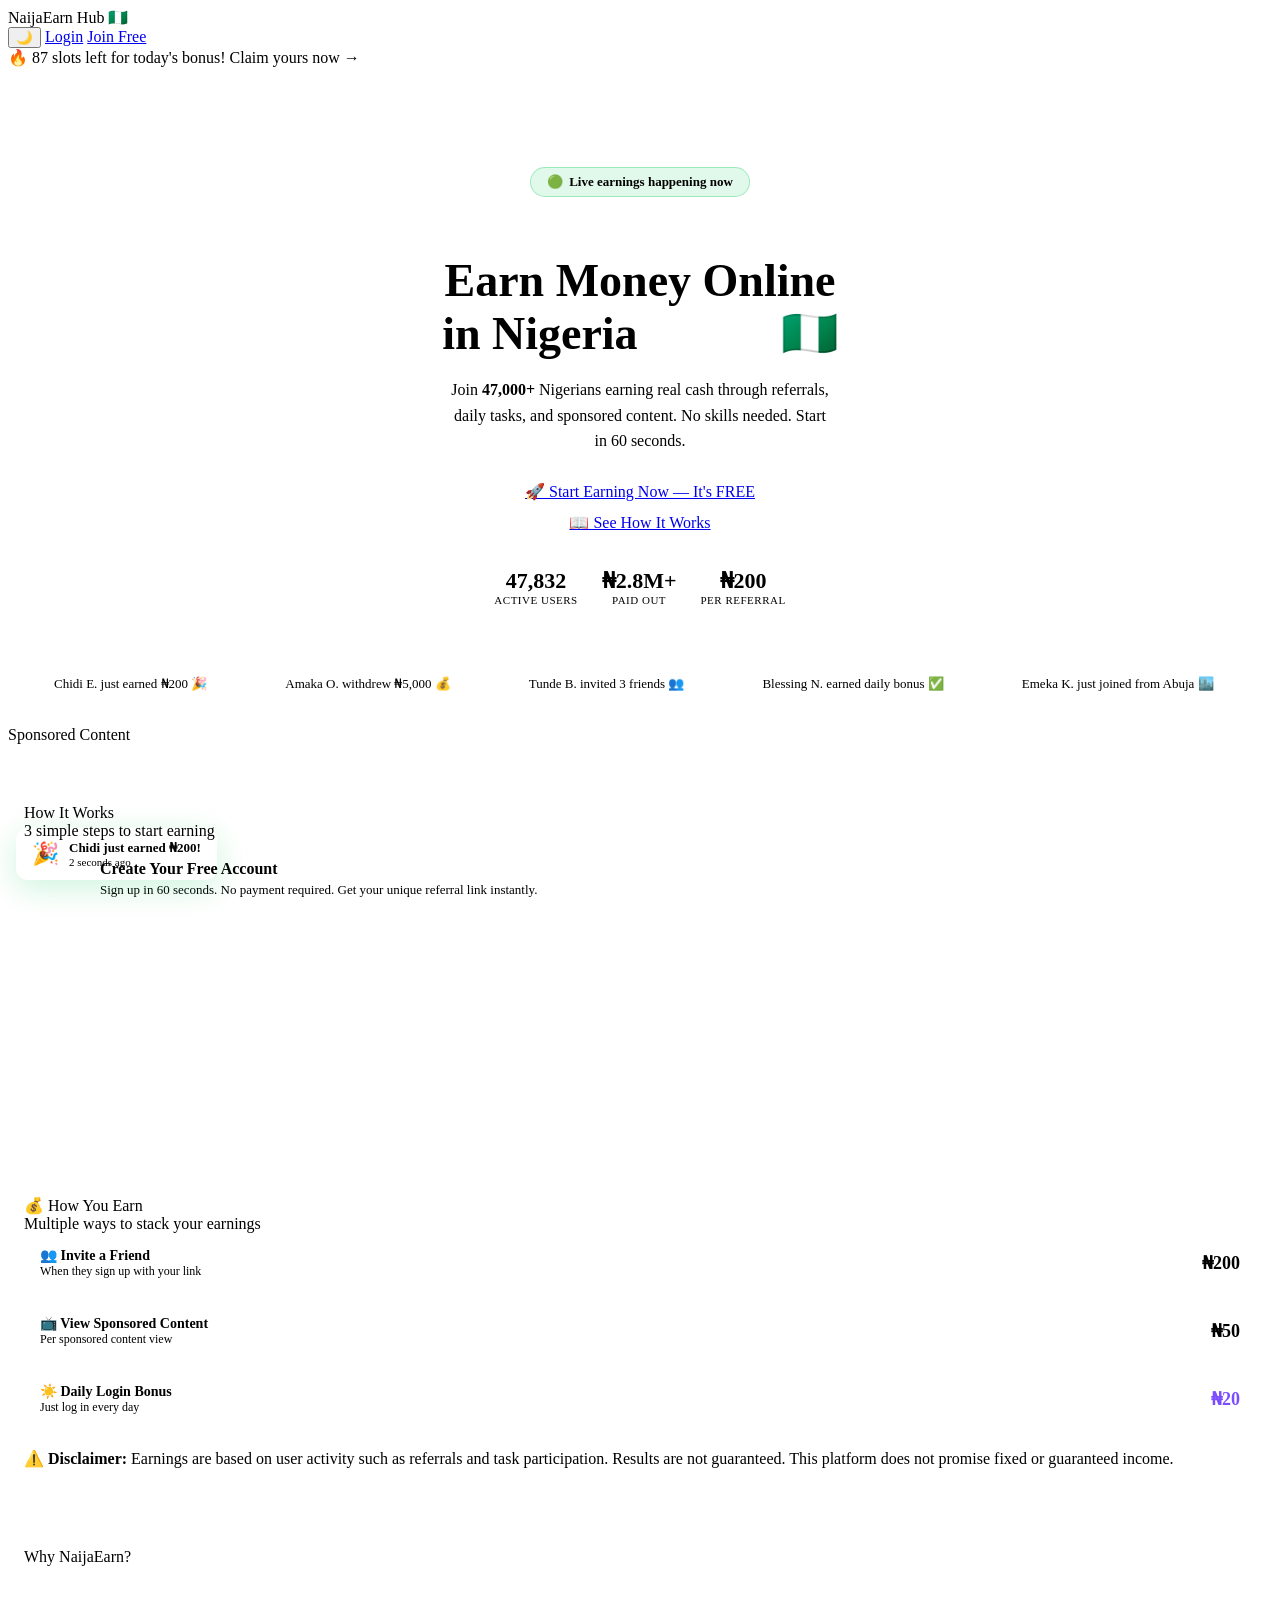
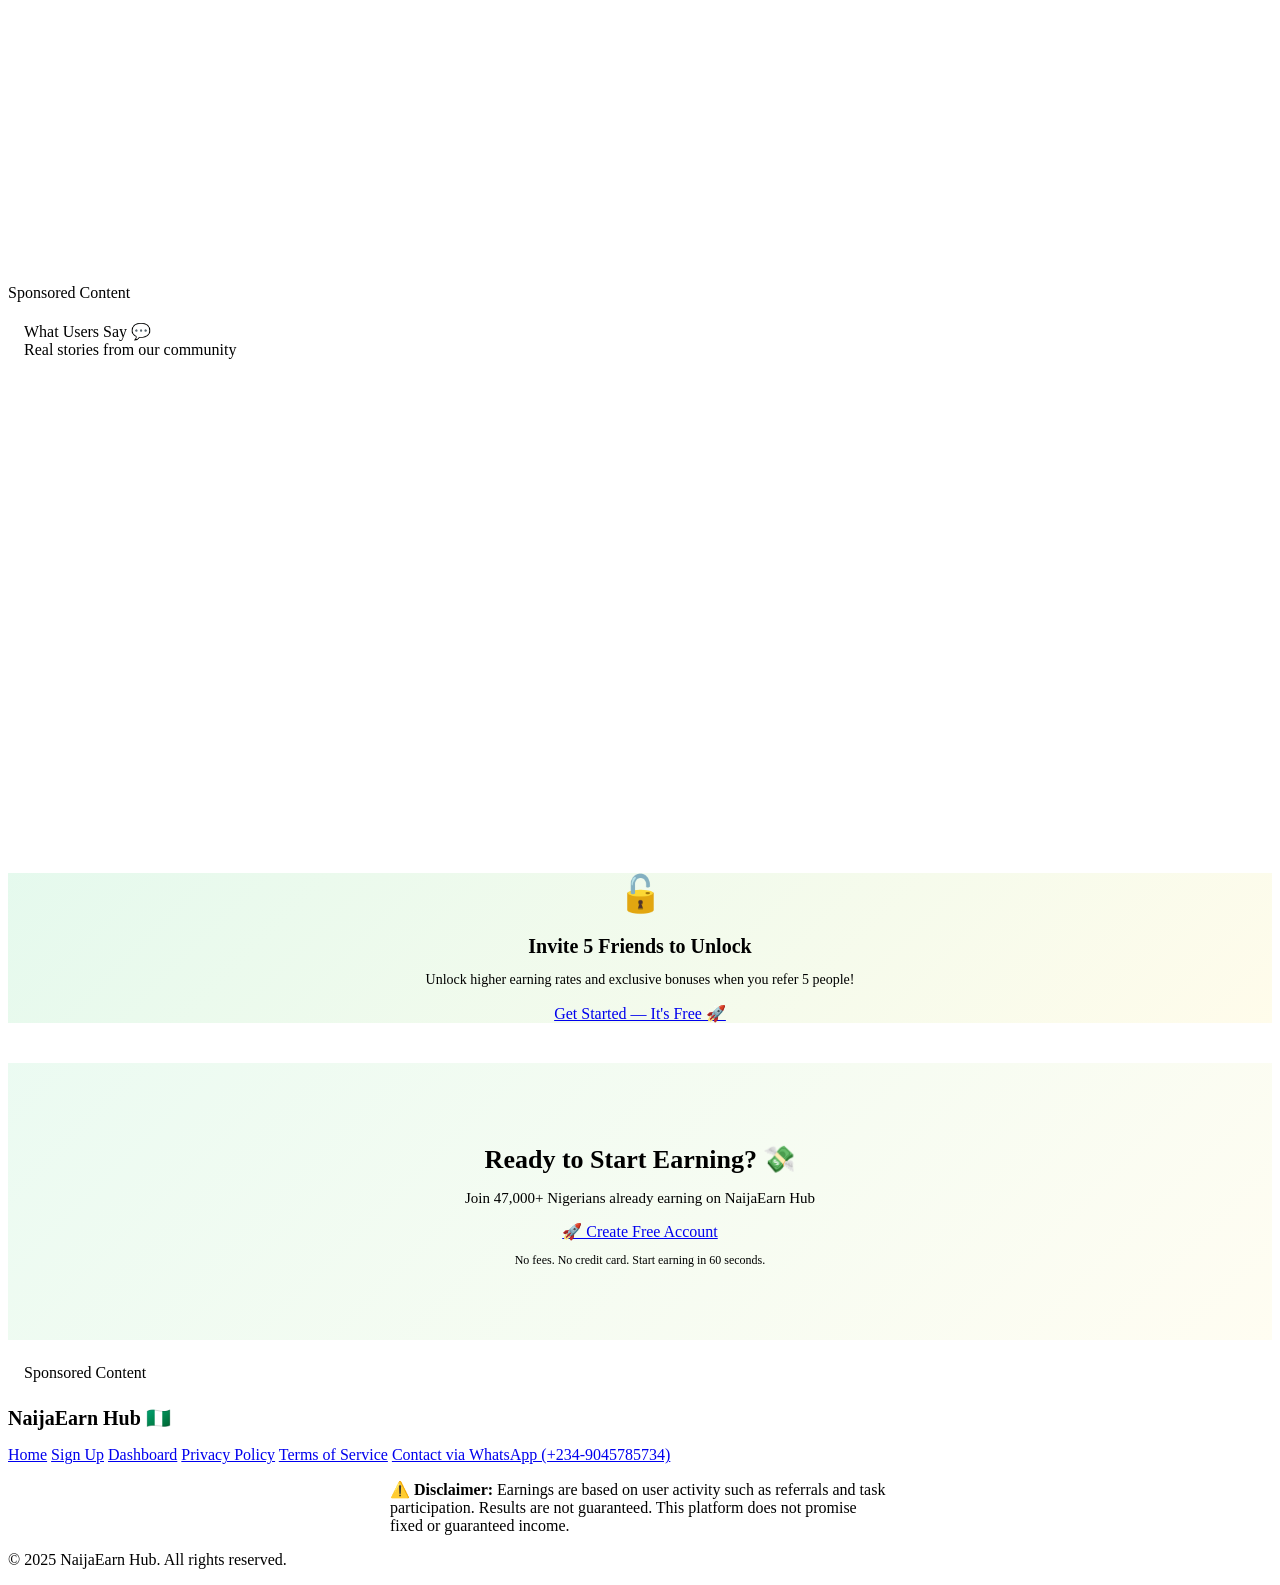
==== index.html @ 51c1143f "Add files via upload" ====
<!DOCTYPE html>
<html lang="en" data-theme="dark">
<head>
  <meta charset="UTF-8" />
  <meta name="viewport" content="width=device-width, initial-scale=1.0, maximum-scale=1.0" />
  <meta name="description" content="Earn real money online in Nigeria through referrals, daily tasks, and simple activities. Join NaijaEarn Hub today!" />
  <meta name="keywords" content="earn money online Nigeria, referral earnings, make money Nigeria" />
  <title>NaijaEarn Hub – Earn Money Online in Nigeria 🇳🇬</title>

  <!-- Open Graph -->
  <meta property="og:title" content="NaijaEarn Hub – Earn Money Online in Nigeria 🇳🇬" />
  <meta property="og:description" content="Earn ₦200 per referral, ₦50 per task, and daily bonuses. Join thousands of Nigerians earning online!" />
  <meta property="og:type" content="website" />

  <link rel="stylesheet" href="style.css" />
  <link rel="preconnect" href="https://fonts.googleapis.com" />

  <!-- Google AdSense (load ONCE in <head>) -->
  <script async src="https://pagead2.googlesyndication.com/pagead/js/adsbygoogle.js?client=ca-pub-2233572978077170" crossorigin="anonymous"></script>

  <style>
    /* === LANDING-SPECIFIC STYLES === */
    .hero {
      padding: 100px 16px 60px;
      text-align: center;
      position: relative; overflow: hidden;
    }
    .hero-bg-circle {
      position: absolute; border-radius: 50%;
      filter: blur(80px); pointer-events: none; opacity: 0.15;
    }
    .hero-bg-circle.c1 { width:300px;height:300px;background:var(--green);top:-80px;left:-80px; }
    .hero-bg-circle.c2 { width:200px;height:200px;background:var(--gold);bottom:0;right:-50px; }

    .hero-badge {
      display: inline-flex; align-items: center; gap: 6px;
      background: rgba(0,200,83,0.12); border: 1px solid rgba(0,200,83,0.3);
      border-radius: 50px; padding: 6px 16px;
      font-size: 13px; font-weight: 600; color: var(--green);
      margin-bottom: 20px; animation: pulse 2.5s infinite;
    }
    .hero h1 { font-size: clamp(28px,7vw,46px); font-weight:800; line-height:1.15; margin-bottom:16px; }
    .hero h1 .highlight {
      background: linear-gradient(135deg, var(--green), var(--gold));
      -webkit-background-clip: text; -webkit-text-fill-color: transparent; background-clip: text;
    }
    .hero-sub { font-size:16px;color:var(--text-muted);max-width:380px;margin:0 auto 28px;line-height:1.6; }
    .hero-cta { display:flex;flex-direction:column;gap:12px;align-items:center; }
    .hero-stat-row { display:flex;justify-content:center;gap:24px;margin-top:36px;flex-wrap:wrap; }
    .hero-stat { text-align:center; }
    .hero-stat-num { font-family:var(--font-head);font-size:22px;font-weight:800;color:var(--green); }
    .hero-stat-lbl { font-size:11px;color:var(--text-muted);text-transform:uppercase;letter-spacing:0.5px; }

    /* TICKER */
    .proof-ticker { background:var(--dark-2);border-top:1px solid var(--border);border-bottom:1px solid var(--border);padding:10px 0;overflow:hidden; }
    .ticker-track { display:flex;gap:0;animation:ticker 20s linear infinite;white-space:nowrap; }
    .ticker-item { padding:0 32px;font-size:13px;color:var(--text-muted);display:flex;align-items:center;gap:8px;flex-shrink:0; }
    .ticker-item .dot { width:6px;height:6px;border-radius:50%;background:var(--green);flex-shrink:0;animation:pulse 1.5s infinite; }
    @keyframes ticker { 0%{transform:translateX(0)} 100%{transform:translateX(-50%)} }

    /* HOW IT WORKS */
    .steps-section { padding:60px 16px; }
    .step-card { display:flex;align-items:flex-start;gap:16px;padding:20px;border-radius:var(--radius);background:var(--card-bg);border:1px solid var(--border);margin-bottom:12px;backdrop-filter:blur(10px); }
    .step-num { width:40px;height:40px;border-radius:12px;background:linear-gradient(135deg,var(--green),var(--green-dark));font-family:var(--font-head);font-weight:800;font-size:16px;color:#fff;display:flex;align-items:center;justify-content:center;flex-shrink:0; }
    .step-title { font-weight:700;font-size:16px;margin-bottom:4px; }
    .step-desc { font-size:13px;color:var(--text-muted); }

    /* FEATURES */
    .features-section { padding:20px 16px 60px; }
    .feature-grid { display:grid;grid-template-columns:1fr 1fr;gap:12px; }
    .feature-item { padding:20px 16px;background:var(--card-bg);border:1px solid var(--border);border-radius:var(--radius);text-align:center;backdrop-filter:blur(10px); }
    .feature-icon { font-size:32px;margin-bottom:10px; }
    .feature-title { font-weight:700;font-size:14px;margin-bottom:4px; }
    .feature-desc { font-size:12px;color:var(--text-muted); }

    /* EARNINGS */
    .earnings-section { padding:20px 16px 60px; }
    .earn-row { display:flex;align-items:center;justify-content:space-between;padding:14px 16px;background:var(--dark-3);border-radius:var(--radius-sm);margin-bottom:8px;border-left:3px solid var(--green); }
    .earn-row:nth-child(2) { border-left-color:var(--gold); }
    .earn-row:nth-child(3) { border-left-color:#7C4DFF; }
    .earn-activity { font-size:14px;font-weight:600; }
    .earn-amount { font-family:var(--font-head);font-weight:800;color:var(--green);font-size:18px; }

    /* TESTIMONIALS */
    .testimonials-section { padding:20px 16px 60px; }
    .testimonial-card { background:var(--card-bg);border:1px solid var(--border);border-radius:var(--radius);padding:20px;margin-bottom:12px;backdrop-filter:blur(10px); }
    .testimonial-stars { color:var(--gold);margin-bottom:8px;font-size:14px; }
    .testimonial-text { font-size:14px;line-height:1.6;color:var(--text-muted);margin-bottom:14px; }
    .testimonial-author { display:flex;align-items:center;gap:10px; }
    .author-avatar { width:38px;height:38px;border-radius:50%;background:linear-gradient(135deg,var(--green),var(--gold));display:flex;align-items:center;justify-content:center;font-weight:800;font-size:16px;color:#fff;flex-shrink:0; }
    .author-name { font-weight:700;font-size:14px; }
    .author-loc { font-size:12px;color:var(--text-muted); }

    /* CTA */
    .cta-section { padding:60px 16px;text-align:center;background:linear-gradient(135deg,rgba(0,200,83,0.08) 0%,rgba(255,214,0,0.05) 100%);border-top:1px solid var(--border);border-bottom:1px solid var(--border); }
    .cta-section h2 { font-size:26px;margin-bottom:12px; }

    /* FLOATING NOTIF */
    .floating-notif { position:fixed;bottom:20px;left:16px;background:var(--dark-2);border:1px solid var(--green);border-radius:12px;padding:12px 16px;display:flex;align-items:center;gap:10px;box-shadow:0 8px 32px rgba(0,200,83,0.2);z-index:90;animation:slideInLeft 0.5s ease;max-width:280px;font-size:13px; }
    @keyframes slideInLeft { from{transform:translateX(-120%);opacity:0} to{transform:translateX(0);opacity:1} }
    .floating-notif .notif-icon { font-size:22px;flex-shrink:0; }

    @media (min-width:600px) { .feature-grid{grid-template-columns:repeat(3,1fr)} }
  </style>
</head>
<body>

<!-- ===== NAVBAR ===== -->
<nav class="navbar">
  <div class="navbar-inner">
    <div class="logo">Naija<span>Earn</span> Hub <span class="flag">🇳🇬</span></div>
    <div class="nav-actions">
      <button class="theme-toggle" id="themeToggle" title="Toggle theme">🌙</button>
      <a href="login.html" class="btn btn-outline btn-sm">Login</a>
      <a href="signup.html" class="btn btn-primary btn-sm">Join Free</a>
    </div>
  </div>
</nav>

<!-- ===== URGENCY BANNER ===== -->
<div class="urgency-banner" id="urgencyBanner">
  🔥 <span id="slotsLeft">87</span> slots left for today's bonus! Claim yours now →
</div>

<!-- ===== HERO ===== -->
<section class="hero">
  <div class="hero-bg-circle c1"></div>
  <div class="hero-bg-circle c2"></div>
  <div class="container">
    <div class="hero-badge"><span>🟢</span> Live earnings happening now</div>

    <h1>Earn Money Online<br/>in Nigeria <span class="highlight">Today</span> 🇳🇬</h1>
    <p class="hero-sub">
      Join <strong>47,000+</strong> Nigerians earning real cash through referrals,
      daily tasks, and sponsored content. No skills needed. Start in 60 seconds.
    </p>

    <div class="hero-cta">
      <a href="signup.html" class="btn btn-primary btn-lg animate-pulse">🚀 Start Earning Now — It's FREE</a>
      <a href="#how-it-works" class="btn btn-ghost">📖 See How It Works</a>
    </div>

    <div class="hero-stat-row">
      <div class="hero-stat"><div class="hero-stat-num">47,832</div><div class="hero-stat-lbl">Active Users</div></div>
      <div class="hero-stat"><div class="hero-stat-num">₦2.8M+</div><div class="hero-stat-lbl">Paid Out</div></div>
      <div class="hero-stat"><div class="hero-stat-num">₦200</div><div class="hero-stat-lbl">Per Referral</div></div>
    </div>
  </div>
</section>

<!-- ===== LIVE PROOF TICKER ===== -->
<div class="proof-ticker">
  <div class="ticker-track">
    <div class="ticker-item"><span class="dot"></span>Chidi E. just earned ₦200 🎉</div>
    <div class="ticker-item"><span class="dot"></span>Amaka O. withdrew ₦5,000 💰</div>
    <div class="ticker-item"><span class="dot"></span>Tunde B. invited 3 friends 👥</div>
    <div class="ticker-item"><span class="dot"></span>Blessing N. earned daily bonus ✅</div>
    <div class="ticker-item"><span class="dot"></span>Emeka K. just joined from Abuja 🏙️</div>
    <div class="ticker-item"><span class="dot"></span>Ngozi A. just earned ₦200 🎉</div>
    <div class="ticker-item"><span class="dot"></span>Seun F. completed a task ₦50 💸</div>
    <div class="ticker-item"><span class="dot"></span>Fatima M. referred 5 friends 🔥</div>
    <!-- Duplicated for seamless CSS loop -->
    <div class="ticker-item"><span class="dot"></span>Chidi E. just earned ₦200 🎉</div>
    <div class="ticker-item"><span class="dot"></span>Amaka O. withdrew ₦5,000 💰</div>
    <div class="ticker-item"><span class="dot"></span>Tunde B. invited 3 friends 👥</div>
    <div class="ticker-item"><span class="dot"></span>Blessing N. earned daily bonus ✅</div>
    <div class="ticker-item"><span class="dot"></span>Emeka K. just joined from Abuja 🏙️</div>
    <div class="ticker-item"><span class="dot"></span>Ngozi A. just earned ₦200 🎉</div>
    <div class="ticker-item"><span class="dot"></span>Seun F. completed a task ₦50 💸</div>
    <div class="ticker-item"><span class="dot"></span>Fatima M. referred 5 friends 🔥</div>
  </div>
</div>

<!-- ===== AD SLOT 1 — TOP ===== -->
<div class="container" style="margin-top:24px;">
  <div class="ad-slot">
    <div class="ad-label">Sponsored Content</div>
    <ins class="adsbygoogle"
         style="display:block"
         data-ad-client="ca-pub-2233572978077170"
         data-ad-slot="1151839337"
         data-ad-format="auto"
         data-full-width-responsive="true"></ins>
    <script>(adsbygoogle = window.adsbygoogle || []).push({});</script>
  </div>
</div>

<!-- ===== HOW IT WORKS ===== -->
<section class="steps-section" id="how-it-works">
  <div class="container">
    <div class="section-header text-center reveal">
      <div class="section-title">How It Works</div>
      <div class="section-subtitle">3 simple steps to start earning</div>
    </div>
    <div class="step-card reveal">
      <div class="step-num">1</div>
      <div><div class="step-title">Create Your Free Account</div><div class="step-desc">Sign up in 60 seconds. No payment required. Get your unique referral link instantly.</div></div>
    </div>
    <div class="step-card reveal">
      <div class="step-num">2</div>
      <div><div class="step-title">Invite Friends & Complete Tasks</div><div class="step-desc">Share your link on WhatsApp and Facebook. Earn ₦200 per friend who joins.</div></div>
    </div>
    <div class="step-card reveal">
      <div class="step-num">3</div>
      <div><div class="step-title">Withdraw to Your Bank Account</div><div class="step-desc">Cash out once you hit ₦2,000 minimum. Direct to any Nigerian bank account.</div></div>
    </div>
  </div>
</section>

<!-- ===== EARNINGS BREAKDOWN ===== -->
<section class="earnings-section">
  <div class="container">
    <div class="section-header reveal">
      <div class="section-title">💰 How You Earn</div>
      <div class="section-subtitle">Multiple ways to stack your earnings</div>
    </div>
    <div class="earn-row reveal">
      <div><div class="earn-activity">👥 Invite a Friend</div><div style="font-size:12px;color:var(--text-muted);">When they sign up with your link</div></div>
      <div class="earn-amount">₦200</div>
    </div>
    <div class="earn-row reveal">
      <div><div class="earn-activity">📺 View Sponsored Content</div><div style="font-size:12px;color:var(--text-muted);">Per sponsored content view</div></div>
      <div class="earn-amount" style="color:var(--gold);">₦50</div>
    </div>
    <div class="earn-row reveal">
      <div><div class="earn-activity">☀️ Daily Login Bonus</div><div style="font-size:12px;color:var(--text-muted);">Just log in every day</div></div>
      <div class="earn-amount" style="color:#7C4DFF;">₦20</div>
    </div>
    <div style="margin-top:20px;" class="reveal">
      <div class="disclaimer">⚠️ <strong>Disclaimer:</strong> Earnings are based on user activity such as referrals and task participation. Results are not guaranteed. This platform does not promise fixed or guaranteed income.</div>
    </div>
  </div>
</section>

<!-- ===== FEATURES ===== -->
<section class="features-section">
  <div class="container">
    <div class="section-header text-center reveal"><div class="section-title">Why NaijaEarn?</div></div>
    <div class="feature-grid">
      <div class="feature-item reveal"><div class="feature-icon">⚡</div><div class="feature-title">Instant Earnings</div><div class="feature-desc">Balance updated in real-time</div></div>
      <div class="feature-item reveal"><div class="feature-icon">🔗</div><div class="feature-title">Referral System</div><div class="feature-desc">₦200 per successful invite</div></div>
      <div class="feature-item reveal"><div class="feature-icon">🏆</div><div class="feature-title">Leaderboard</div><div class="feature-desc">Top earners win bonuses</div></div>
      <div class="feature-item reveal"><div class="feature-icon">📱</div><div class="feature-title">Mobile-First</div><div class="feature-desc">Works on any Android phone</div></div>
      <div class="feature-item reveal"><div class="feature-icon">🏦</div><div class="feature-title">Bank Transfer</div><div class="feature-desc">Direct to any Nigerian bank</div></div>
      <div class="feature-item reveal"><div class="feature-icon">🛡️</div><div class="feature-title">Secure & Safe</div><div class="feature-desc">Your data is protected</div></div>
    </div>
  </div>
</section>

<!-- ===== AD SLOT 2 — MID ===== -->
<div class="container">
  <div class="ad-slot">
    <div class="ad-label">Sponsored Content</div>
    <ins class="adsbygoogle"
         style="display:block"
         data-ad-format="autorelaxed"
         data-ad-client="ca-pub-2233572978077170"
         data-ad-slot="7188033568"></ins>
    <script>(adsbygoogle = window.adsbygoogle || []).push({});</script>
  </div>
</div>

<!-- ===== TESTIMONIALS ===== -->
<section class="testimonials-section">
  <div class="container">
    <div class="section-header text-center reveal">
      <div class="section-title">What Users Say 💬</div>
      <div class="section-subtitle">Real stories from our community</div>
    </div>
    <div class="testimonial-card reveal">
      <div class="testimonial-stars">★★★★★</div>
      <div class="testimonial-text">"I was skeptical at first but I've already withdrawn ₦8,500! I just shared my link on my WhatsApp status and my friends joined. Simple money!"</div>
      <div class="testimonial-author"><div class="author-avatar">C</div><div><div class="author-name">Chisom A.</div><div class="author-loc">📍 Lagos, Nigeria</div></div></div>
    </div>
    <div class="testimonial-card reveal">
      <div class="testimonial-stars">★★★★★</div>
      <div class="testimonial-text">"As a student, this app helps me get some extra cash. I log in daily for the bonus and invite my classmates. Already at ₦6,200 this month."</div>
      <div class="testimonial-author"><div class="author-avatar">E</div><div><div class="author-name">Emmanuel O.</div><div class="author-loc">📍 Abuja, Nigeria</div></div></div>
    </div>
    <div class="testimonial-card reveal">
      <div class="testimonial-stars">★★★★☆</div>
      <div class="testimonial-text">"Legitimate platform. Withdrawal came into my GT Bank account within 24 hours. I've referred 12 people already. Highly recommend!"</div>
      <div class="testimonial-author"><div class="author-avatar">F</div><div><div class="author-name">Fatimah B.</div><div class="author-loc">📍 Kano, Nigeria</div></div></div>
    </div>
  </div>
</section>

<!-- ===== VIRAL TRIGGER ===== -->
<div class="container" style="margin-bottom:40px;">
  <div class="card reveal" style="text-align:center;background:linear-gradient(135deg,rgba(0,200,83,0.1),rgba(255,214,0,0.08));">
    <div style="font-size:36px;margin-bottom:12px;">🔓</div>
    <h3 style="font-size:20px;margin-bottom:8px;">Invite 5 Friends to Unlock</h3>
    <p style="font-size:14px;color:var(--text-muted);margin-bottom:16px;">Unlock higher earning rates and exclusive bonuses when you refer 5 people!</p>
    <a href="signup.html" class="btn btn-gold btn-full">Get Started — It's Free 🚀</a>
  </div>
</div>

<!-- ===== CTA SECTION ===== -->
<section class="cta-section">
  <div class="container">
    <h2 class="reveal">Ready to Start Earning? 💸</h2>
    <p class="text-muted mb-2 reveal" style="font-size:15px;">Join 47,000+ Nigerians already earning on NaijaEarn Hub</p>
    <a href="signup.html" class="btn btn-primary btn-lg reveal">🚀 Create Free Account</a>
    <p style="font-size:12px;color:var(--text-muted);margin-top:12px;">No fees. No credit card. Start earning in 60 seconds.</p>
  </div>
</section>

<!-- ===== AD SLOT 3 — BOTTOM ===== -->
<div class="container" style="padding:24px 16px;">
  <div class="ad-slot">
    <div class="ad-label">Sponsored Content</div>
    <ins class="adsbygoogle"
         style="display:block"
         data-ad-client="ca-pub-2233572978077170"
         data-ad-slot="3192948232"
         data-ad-format="auto"
         data-full-width-responsive="true"></ins>
    <script>(adsbygoogle = window.adsbygoogle || []).push({});</script>
  </div>
</div>

<!-- ===== FOOTER ===== -->
<footer>
  <div class="container-wide">
    <div style="font-size:20px;font-weight:800;font-family:var(--font-head);margin-bottom:16px;">NaijaEarn Hub 🇳🇬</div>
    <div class="footer-links">
      <a href="index.html">Home</a>
      <a href="signup.html">Sign Up</a>
      <a href="dashboard.html">Dashboard</a>
      <a href="privacy.html">Privacy Policy</a>
      <a href="terms.html">Terms of Service</a>
      <a href="contact.html">Contact via WhatsApp (+234-9045785734)</a>
    </div>
    <div class="disclaimer" style="max-width:500px;margin:16px auto;">
      ⚠️ <strong>Disclaimer:</strong> Earnings are based on user activity such as referrals and task participation.
      Results are not guaranteed. This platform does not promise fixed or guaranteed income.
    </div>
    <p style="margin-top:16px;">© 2025 NaijaEarn Hub. All rights reserved.</p>
  </div>
</footer>

<!-- ===== FLOATING NOTIFICATION ===== -->
<div class="floating-notif" id="floatingNotif">
  <div class="notif-icon">🎉</div>
  <div>
    <div style="font-weight:700;font-size:13px;" id="notifText">Chidi just earned ₦200!</div>
    <div style="font-size:11px;color:var(--text-muted);">2 seconds ago</div>
  </div>
</div>

<script src="script.js"></script>
<script>
  const notifs = [
    "Chidi just earned ₦200! 🎉","Amaka withdrew ₦5,000 💰","Tunde invited 3 friends 👥",
    "Ngozi just earned ₦200! 🎉","Fatima completed a task 💸","Emeka joined from Abuja 🏙️",
    "Seun just earned ₦200! 🎉","Blessing claimed daily bonus ✅",
  ];
  let notifIdx = 0;
  const notifEl = document.getElementById('floatingNotif');
  const notifText = document.getElementById('notifText');
  function cycleNotif() {
    notifEl.style.opacity = '0'; notifEl.style.transform = 'translateX(-120%)';
    setTimeout(() => {
      notifIdx = (notifIdx + 1) % notifs.length;
      notifText.textContent = notifs[notifIdx];
      notifEl.style.transition = 'all 0.4s ease';
      notifEl.style.opacity = '1'; notifEl.style.transform = 'translateX(0)';
    }, 500);
  }
  setInterval(cycleNotif, 4000);

  let slots = 87;
  setInterval(() => {
    if (slots > 10 && Math.random() > 0.7) {
      slots--;
      const el = document.getElementById('slotsLeft');
      if (el) el.textContent = slots;
    }
  }, 8000);
</script>
</body>
</html>
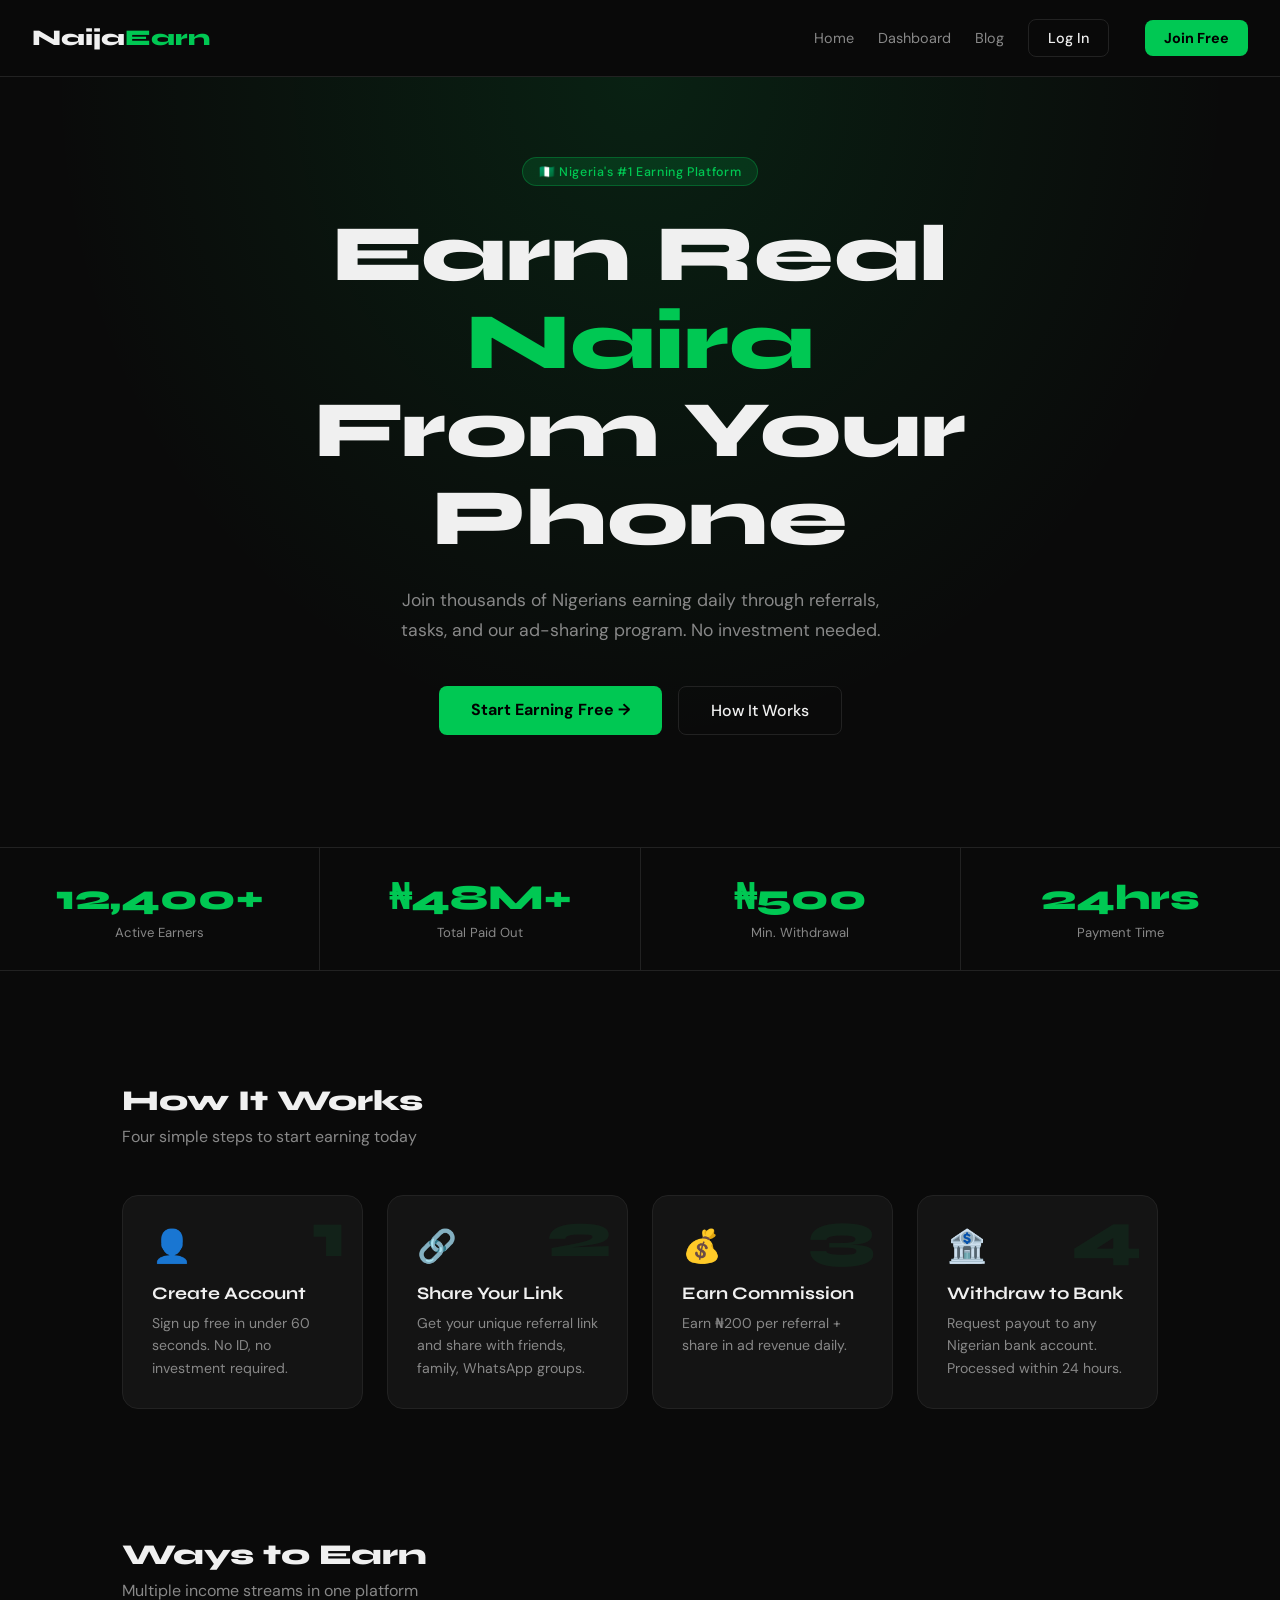
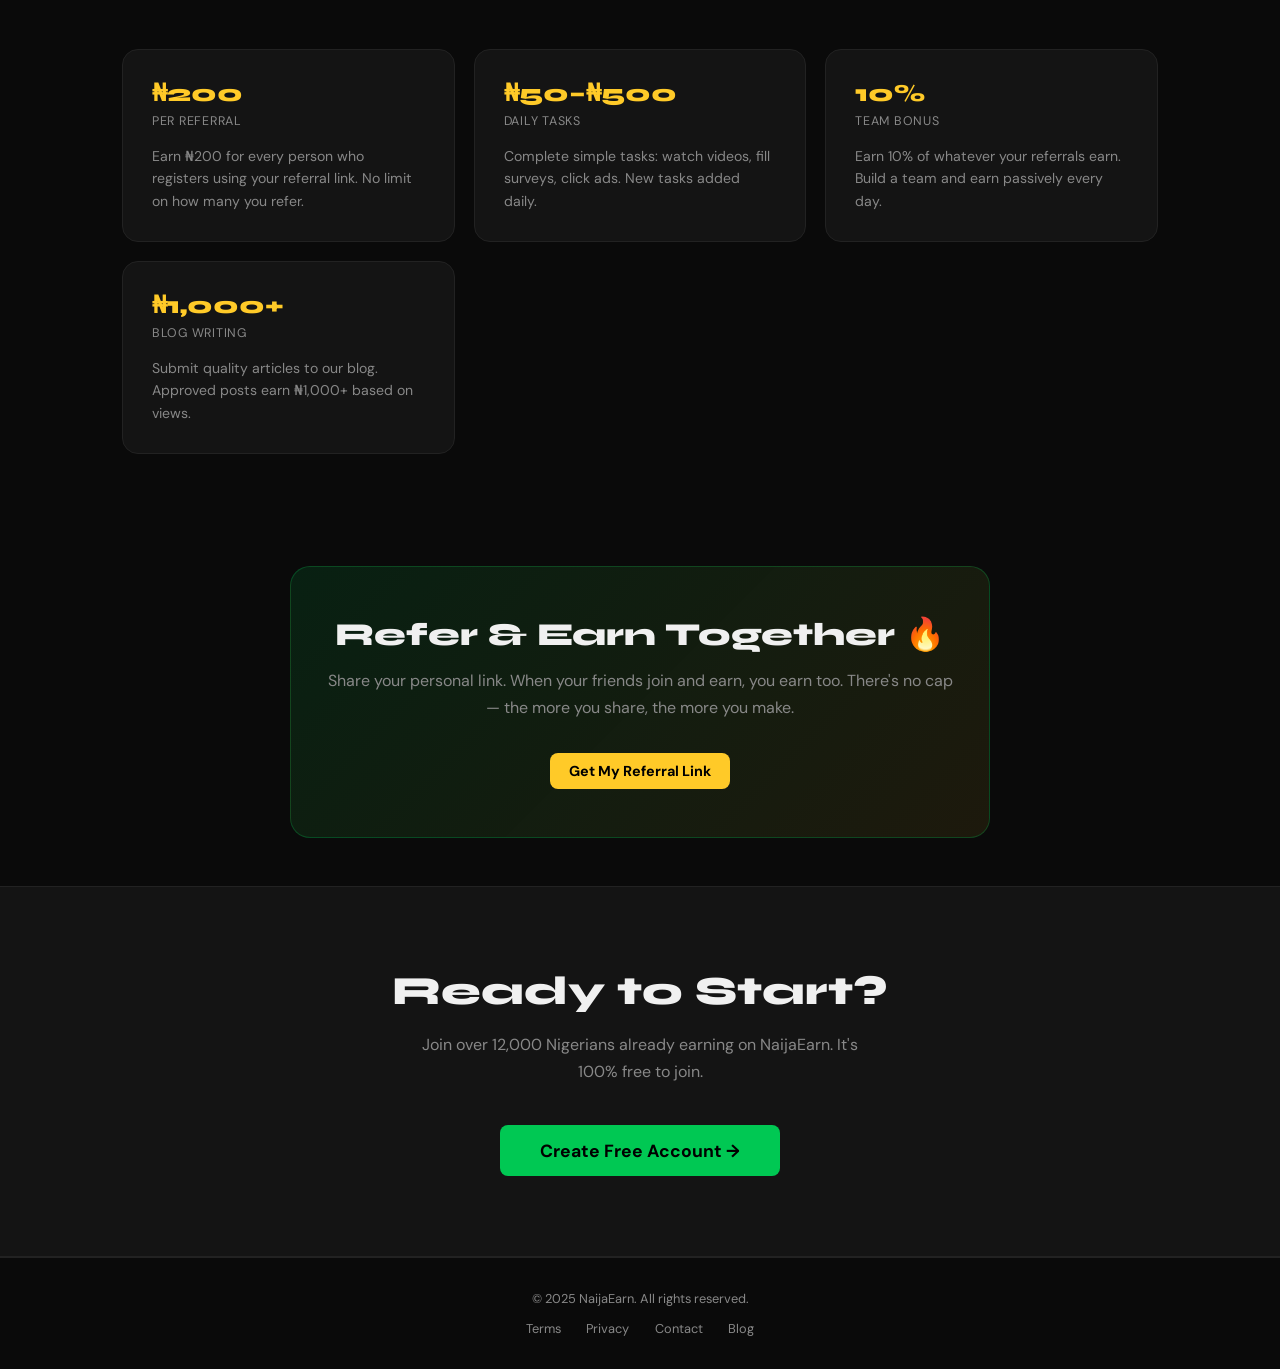
==== commit 51400fc0: "Add files via upload" ====
--- a/index.html
+++ b/index.html
@@ -1,382 +1,244 @@
 <!DOCTYPE html>
-<html lang="en" data-theme="dark">
+<html lang="en">
 <head>
   <meta charset="UTF-8" />
-  <meta name="viewport" content="width=device-width, initial-scale=1.0, maximum-scale=1.0" />
-  <meta name="description" content="Earn real money online in Nigeria through referrals, daily tasks, and simple activities. Join NaijaEarn Hub today!" />
-  <meta name="keywords" content="earn money online Nigeria, referral earnings, make money Nigeria" />
-  <title>NaijaEarn Hub – Earn Money Online in Nigeria 🇳🇬</title>
-
-  <!-- Open Graph -->
-  <meta property="og:title" content="NaijaEarn Hub – Earn Money Online in Nigeria 🇳🇬" />
-  <meta property="og:description" content="Earn ₦200 per referral, ₦50 per task, and daily bonuses. Join thousands of Nigerians earning online!" />
-  <meta property="og:type" content="website" />
-
-  <link rel="stylesheet" href="style.css" />
-  <link rel="preconnect" href="https://fonts.googleapis.com" />
-
-  <!-- Google AdSense (load ONCE in <head>) -->
-  <script async src="https://pagead2.googlesyndication.com/pagead/js/adsbygoogle.js?client=ca-pub-2233572978077170" crossorigin="anonymous"></script>
-
+  <meta name="viewport" content="width=device-width, initial-scale=1.0"/>
+  <title>NaijaEarn – Earn Real Money Online</title>
+  <link href="https://fonts.googleapis.com/css2?family=Syne:wght@400;700;800&family=DM+Sans:wght@300;400;500&display=swap" rel="stylesheet"/>
   <style>
-    /* === LANDING-SPECIFIC STYLES === */
+    :root {
+      --green: #00c853;
+      --gold: #ffca28;
+      --dark: #0a0a0a;
+      --card: #141414;
+      --border: #222;
+      --text: #f0f0f0;
+      --muted: #888;
+    }
+    * { margin: 0; padding: 0; box-sizing: border-box; }
+    body {
+      background: var(--dark);
+      color: var(--text);
+      font-family: 'DM Sans', sans-serif;
+      overflow-x: hidden;
+    }
+    /* NAV */
+    nav {
+      display: flex; justify-content: space-between; align-items: center;
+      padding: 1.2rem 2rem;
+      border-bottom: 1px solid var(--border);
+      position: sticky; top: 0; background: rgba(10,10,10,0.95);
+      backdrop-filter: blur(10px); z-index: 100;
+    }
+    .logo { font-family: 'Syne', sans-serif; font-weight: 800; font-size: 1.4rem; }
+    .logo span { color: var(--green); }
+    nav a { color: var(--muted); text-decoration: none; margin-left: 1.5rem; font-size: 0.9rem; transition: color .2s; }
+    nav a:hover { color: var(--text); }
+    .nav-btns { display: flex; gap: .7rem; align-items: center; }
+    .btn { padding: .55rem 1.2rem; border-radius: 8px; border: none; cursor: pointer; font-family: 'DM Sans', sans-serif; font-size: .9rem; font-weight: 500; transition: all .2s; text-decoration: none; display: inline-block; }
+    .btn-outline { background: transparent; border: 1px solid var(--border); color: var(--text); }
+    .btn-outline:hover { border-color: var(--green); color: var(--green); }
+    .btn-green { background: var(--green); color: #000; font-weight: 700; }
+    .btn-green:hover { background: #00e060; transform: translateY(-1px); }
+    .btn-gold { background: var(--gold); color: #000; font-weight: 700; }
+    .btn-gold:hover { background: #ffd740; transform: translateY(-1px); }
+    /* HERO */
     .hero {
-      padding: 100px 16px 60px;
-      text-align: center;
-      position: relative; overflow: hidden;
-    }
-    .hero-bg-circle {
-      position: absolute; border-radius: 50%;
-      filter: blur(80px); pointer-events: none; opacity: 0.15;
-    }
-    .hero-bg-circle.c1 { width:300px;height:300px;background:var(--green);top:-80px;left:-80px; }
-    .hero-bg-circle.c2 { width:200px;height:200px;background:var(--gold);bottom:0;right:-50px; }
-
-    .hero-badge {
-      display: inline-flex; align-items: center; gap: 6px;
-      background: rgba(0,200,83,0.12); border: 1px solid rgba(0,200,83,0.3);
-      border-radius: 50px; padding: 6px 16px;
-      font-size: 13px; font-weight: 600; color: var(--green);
-      margin-bottom: 20px; animation: pulse 2.5s infinite;
-    }
-    .hero h1 { font-size: clamp(28px,7vw,46px); font-weight:800; line-height:1.15; margin-bottom:16px; }
-    .hero h1 .highlight {
-      background: linear-gradient(135deg, var(--green), var(--gold));
-      -webkit-background-clip: text; -webkit-text-fill-color: transparent; background-clip: text;
-    }
-    .hero-sub { font-size:16px;color:var(--text-muted);max-width:380px;margin:0 auto 28px;line-height:1.6; }
-    .hero-cta { display:flex;flex-direction:column;gap:12px;align-items:center; }
-    .hero-stat-row { display:flex;justify-content:center;gap:24px;margin-top:36px;flex-wrap:wrap; }
-    .hero-stat { text-align:center; }
-    .hero-stat-num { font-family:var(--font-head);font-size:22px;font-weight:800;color:var(--green); }
-    .hero-stat-lbl { font-size:11px;color:var(--text-muted);text-transform:uppercase;letter-spacing:0.5px; }
-
-    /* TICKER */
-    .proof-ticker { background:var(--dark-2);border-top:1px solid var(--border);border-bottom:1px solid var(--border);padding:10px 0;overflow:hidden; }
-    .ticker-track { display:flex;gap:0;animation:ticker 20s linear infinite;white-space:nowrap; }
-    .ticker-item { padding:0 32px;font-size:13px;color:var(--text-muted);display:flex;align-items:center;gap:8px;flex-shrink:0; }
-    .ticker-item .dot { width:6px;height:6px;border-radius:50%;background:var(--green);flex-shrink:0;animation:pulse 1.5s infinite; }
-    @keyframes ticker { 0%{transform:translateX(0)} 100%{transform:translateX(-50%)} }
-
+      text-align: center; padding: 5rem 2rem 4rem;
+      background: radial-gradient(ellipse at 50% 0%, rgba(0,200,83,0.12) 0%, transparent 65%);
+    }
+    .badge {
+      display: inline-block; background: rgba(0,200,83,0.15); color: var(--green);
+      border: 1px solid rgba(0,200,83,0.3); border-radius: 50px;
+      padding: .35rem 1rem; font-size: .78rem; font-weight: 500; margin-bottom: 1.5rem;
+      letter-spacing: .05em;
+    }
+    .hero h1 {
+      font-family: 'Syne', sans-serif; font-weight: 800;
+      font-size: clamp(2.4rem, 7vw, 5rem); line-height: 1.1;
+      max-width: 750px; margin: 0 auto 1.5rem;
+    }
+    .hero h1 .accent { color: var(--green); }
+    .hero p { font-size: 1.1rem; color: var(--muted); max-width: 520px; margin: 0 auto 2.5rem; line-height: 1.7; }
+    .hero-btns { display: flex; gap: 1rem; justify-content: center; flex-wrap: wrap; }
+    .hero-btns .btn { font-size: 1rem; padding: .8rem 2rem; }
+    /* STATS */
+    .stats {
+      display: flex; justify-content: center; gap: 0; flex-wrap: wrap;
+      border-top: 1px solid var(--border); border-bottom: 1px solid var(--border);
+      margin: 3rem 0;
+    }
+    .stat {
+      flex: 1; min-width: 160px; padding: 1.8rem 1.5rem; text-align: center;
+      border-right: 1px solid var(--border);
+    }
+    .stat:last-child { border-right: none; }
+    .stat-num { font-family: 'Syne', sans-serif; font-size: 2.2rem; font-weight: 800; color: var(--green); }
+    .stat-label { font-size: .82rem; color: var(--muted); margin-top: .3rem; }
     /* HOW IT WORKS */
-    .steps-section { padding:60px 16px; }
-    .step-card { display:flex;align-items:flex-start;gap:16px;padding:20px;border-radius:var(--radius);background:var(--card-bg);border:1px solid var(--border);margin-bottom:12px;backdrop-filter:blur(10px); }
-    .step-num { width:40px;height:40px;border-radius:12px;background:linear-gradient(135deg,var(--green),var(--green-dark));font-family:var(--font-head);font-weight:800;font-size:16px;color:#fff;display:flex;align-items:center;justify-content:center;flex-shrink:0; }
-    .step-title { font-weight:700;font-size:16px;margin-bottom:4px; }
-    .step-desc { font-size:13px;color:var(--text-muted); }
-
-    /* FEATURES */
-    .features-section { padding:20px 16px 60px; }
-    .feature-grid { display:grid;grid-template-columns:1fr 1fr;gap:12px; }
-    .feature-item { padding:20px 16px;background:var(--card-bg);border:1px solid var(--border);border-radius:var(--radius);text-align:center;backdrop-filter:blur(10px); }
-    .feature-icon { font-size:32px;margin-bottom:10px; }
-    .feature-title { font-weight:700;font-size:14px;margin-bottom:4px; }
-    .feature-desc { font-size:12px;color:var(--text-muted); }
-
-    /* EARNINGS */
-    .earnings-section { padding:20px 16px 60px; }
-    .earn-row { display:flex;align-items:center;justify-content:space-between;padding:14px 16px;background:var(--dark-3);border-radius:var(--radius-sm);margin-bottom:8px;border-left:3px solid var(--green); }
-    .earn-row:nth-child(2) { border-left-color:var(--gold); }
-    .earn-row:nth-child(3) { border-left-color:#7C4DFF; }
-    .earn-activity { font-size:14px;font-weight:600; }
-    .earn-amount { font-family:var(--font-head);font-weight:800;color:var(--green);font-size:18px; }
-
-    /* TESTIMONIALS */
-    .testimonials-section { padding:20px 16px 60px; }
-    .testimonial-card { background:var(--card-bg);border:1px solid var(--border);border-radius:var(--radius);padding:20px;margin-bottom:12px;backdrop-filter:blur(10px); }
-    .testimonial-stars { color:var(--gold);margin-bottom:8px;font-size:14px; }
-    .testimonial-text { font-size:14px;line-height:1.6;color:var(--text-muted);margin-bottom:14px; }
-    .testimonial-author { display:flex;align-items:center;gap:10px; }
-    .author-avatar { width:38px;height:38px;border-radius:50%;background:linear-gradient(135deg,var(--green),var(--gold));display:flex;align-items:center;justify-content:center;font-weight:800;font-size:16px;color:#fff;flex-shrink:0; }
-    .author-name { font-weight:700;font-size:14px; }
-    .author-loc { font-size:12px;color:var(--text-muted); }
-
+    .section { padding: 4rem 2rem; max-width: 1100px; margin: 0 auto; }
+    .section-title { font-family: 'Syne', sans-serif; font-size: 1.8rem; font-weight: 800; margin-bottom: .5rem; }
+    .section-sub { color: var(--muted); margin-bottom: 3rem; }
+    .steps { display: grid; grid-template-columns: repeat(auto-fit, minmax(220px, 1fr)); gap: 1.5rem; }
+    .step {
+      background: var(--card); border: 1px solid var(--border); border-radius: 16px;
+      padding: 1.8rem; position: relative; overflow: hidden; transition: border-color .25s;
+    }
+    .step:hover { border-color: var(--green); }
+    .step-num {
+      font-family: 'Syne', sans-serif; font-size: 4rem; font-weight: 800;
+      color: rgba(0,200,83,0.08); position: absolute; top: .5rem; right: 1rem; line-height: 1;
+    }
+    .step-icon { font-size: 2rem; margin-bottom: 1rem; }
+    .step h3 { font-family: 'Syne', sans-serif; font-size: 1.1rem; margin-bottom: .5rem; }
+    .step p { font-size: .88rem; color: var(--muted); line-height: 1.6; }
+    /* EARNING METHODS */
+    .earn-grid { display: grid; grid-template-columns: repeat(auto-fit, minmax(270px, 1fr)); gap: 1.2rem; }
+    .earn-card {
+      background: var(--card); border: 1px solid var(--border); border-radius: 16px;
+      padding: 1.8rem; transition: all .25s; cursor: pointer;
+    }
+    .earn-card:hover { border-color: var(--gold); transform: translateY(-3px); box-shadow: 0 12px 40px rgba(255,202,40,0.08); }
+    .earn-amount { font-family: 'Syne', sans-serif; font-size: 1.5rem; font-weight: 800; color: var(--gold); margin-bottom: .3rem; }
+    .earn-label { font-size: .78rem; color: var(--muted); text-transform: uppercase; letter-spacing: .06em; margin-bottom: 1rem; }
+    .earn-desc { font-size: .88rem; color: var(--muted); line-height: 1.6; }
+    /* REFERRAL */
+    .referral-banner {
+      background: linear-gradient(135deg, rgba(0,200,83,0.12), rgba(255,202,40,0.08));
+      border: 1px solid rgba(0,200,83,0.25); border-radius: 20px;
+      padding: 3rem 2rem; text-align: center; margin: 3rem auto; max-width: 700px;
+    }
+    .referral-banner h2 { font-family: 'Syne', sans-serif; font-size: 2rem; font-weight: 800; margin-bottom: .8rem; }
+    .referral-banner p { color: var(--muted); margin-bottom: 2rem; line-height: 1.7; }
     /* CTA */
-    .cta-section { padding:60px 16px;text-align:center;background:linear-gradient(135deg,rgba(0,200,83,0.08) 0%,rgba(255,214,0,0.05) 100%);border-top:1px solid var(--border);border-bottom:1px solid var(--border); }
-    .cta-section h2 { font-size:26px;margin-bottom:12px; }
-
-    /* FLOATING NOTIF */
-    .floating-notif { position:fixed;bottom:20px;left:16px;background:var(--dark-2);border:1px solid var(--green);border-radius:12px;padding:12px 16px;display:flex;align-items:center;gap:10px;box-shadow:0 8px 32px rgba(0,200,83,0.2);z-index:90;animation:slideInLeft 0.5s ease;max-width:280px;font-size:13px; }
-    @keyframes slideInLeft { from{transform:translateX(-120%);opacity:0} to{transform:translateX(0);opacity:1} }
-    .floating-notif .notif-icon { font-size:22px;flex-shrink:0; }
-
-    @media (min-width:600px) { .feature-grid{grid-template-columns:repeat(3,1fr)} }
+    .cta-section {
+      background: var(--card); border-top: 1px solid var(--border); border-bottom: 1px solid var(--border);
+      padding: 5rem 2rem; text-align: center;
+    }
+    .cta-section h2 { font-family: 'Syne', sans-serif; font-size: 2.5rem; font-weight: 800; margin-bottom: 1rem; }
+    .cta-section p { color: var(--muted); max-width: 460px; margin: 0 auto 2.5rem; line-height: 1.7; }
+    /* FOOTER */
+    footer {
+      padding: 2rem; text-align: center; color: var(--muted); font-size: .8rem;
+      border-top: 1px solid var(--border);
+    }
+    footer a { color: var(--muted); text-decoration: none; margin: 0 .7rem; }
+    footer a:hover { color: var(--green); }
+    @media(max-width:600px) {
+      nav a { display: none; }
+      .stat { min-width: 120px; }
+    }
   </style>
 </head>
 <body>
 
-<!-- ===== NAVBAR ===== -->
-<nav class="navbar">
-  <div class="navbar-inner">
-    <div class="logo">Naija<span>Earn</span> Hub <span class="flag">🇳🇬</span></div>
-    <div class="nav-actions">
-      <button class="theme-toggle" id="themeToggle" title="Toggle theme">🌙</button>
-      <a href="login.html" class="btn btn-outline btn-sm">Login</a>
-      <a href="signup.html" class="btn btn-primary btn-sm">Join Free</a>
+<nav>
+  <div class="logo">Naija<span>Earn</span></div>
+  <div style="display:flex;align-items:center">
+    <a href="index.html">Home</a>
+    <a href="dashboard.html">Dashboard</a>
+    <a href="blog.html">Blog</a>
+    <div class="nav-btns">
+      <a class="btn btn-outline" href="login.html">Log In</a>
+      <a class="btn btn-green" href="register.html">Join Free</a>
     </div>
   </div>
 </nav>
 
-<!-- ===== URGENCY BANNER ===== -->
-<div class="urgency-banner" id="urgencyBanner">
-  🔥 <span id="slotsLeft">87</span> slots left for today's bonus! Claim yours now →
+<section class="hero">
+  <div class="badge">🇳🇬 Nigeria's #1 Earning Platform</div>
+  <h1>Earn Real <span class="accent">Naira</span><br/>From Your Phone</h1>
+  <p>Join thousands of Nigerians earning daily through referrals, tasks, and our ad-sharing program. No investment needed.</p>
+  <div class="hero-btns">
+    <a class="btn btn-green" href="register.html">Start Earning Free →</a>
+    <a class="btn btn-outline" href="#how-it-works">How It Works</a>
+  </div>
+</section>
+
+<div class="stats">
+  <div class="stat"><div class="stat-num">12,400+</div><div class="stat-label">Active Earners</div></div>
+  <div class="stat"><div class="stat-num">₦48M+</div><div class="stat-label">Total Paid Out</div></div>
+  <div class="stat"><div class="stat-num">₦500</div><div class="stat-label">Min. Withdrawal</div></div>
+  <div class="stat"><div class="stat-num">24hrs</div><div class="stat-label">Payment Time</div></div>
 </div>
 
-<!-- ===== HERO ===== -->
-<section class="hero">
-  <div class="hero-bg-circle c1"></div>
-  <div class="hero-bg-circle c2"></div>
-  <div class="container">
-    <div class="hero-badge"><span>🟢</span> Live earnings happening now</div>
-
-    <h1>Earn Money Online<br/>in Nigeria <span class="highlight">Today</span> 🇳🇬</h1>
-    <p class="hero-sub">
-      Join <strong>47,000+</strong> Nigerians earning real cash through referrals,
-      daily tasks, and sponsored content. No skills needed. Start in 60 seconds.
-    </p>
-
-    <div class="hero-cta">
-      <a href="signup.html" class="btn btn-primary btn-lg animate-pulse">🚀 Start Earning Now — It's FREE</a>
-      <a href="#how-it-works" class="btn btn-ghost">📖 See How It Works</a>
-    </div>
-
-    <div class="hero-stat-row">
-      <div class="hero-stat"><div class="hero-stat-num">47,832</div><div class="hero-stat-lbl">Active Users</div></div>
-      <div class="hero-stat"><div class="hero-stat-num">₦2.8M+</div><div class="hero-stat-lbl">Paid Out</div></div>
-      <div class="hero-stat"><div class="hero-stat-num">₦200</div><div class="hero-stat-lbl">Per Referral</div></div>
-    </div>
-  </div>
-</section>
-
-<!-- ===== LIVE PROOF TICKER ===== -->
-<div class="proof-ticker">
-  <div class="ticker-track">
-    <div class="ticker-item"><span class="dot"></span>Chidi E. just earned ₦200 🎉</div>
-    <div class="ticker-item"><span class="dot"></span>Amaka O. withdrew ₦5,000 💰</div>
-    <div class="ticker-item"><span class="dot"></span>Tunde B. invited 3 friends 👥</div>
-    <div class="ticker-item"><span class="dot"></span>Blessing N. earned daily bonus ✅</div>
-    <div class="ticker-item"><span class="dot"></span>Emeka K. just joined from Abuja 🏙️</div>
-    <div class="ticker-item"><span class="dot"></span>Ngozi A. just earned ₦200 🎉</div>
-    <div class="ticker-item"><span class="dot"></span>Seun F. completed a task ₦50 💸</div>
-    <div class="ticker-item"><span class="dot"></span>Fatima M. referred 5 friends 🔥</div>
-    <!-- Duplicated for seamless CSS loop -->
-    <div class="ticker-item"><span class="dot"></span>Chidi E. just earned ₦200 🎉</div>
-    <div class="ticker-item"><span class="dot"></span>Amaka O. withdrew ₦5,000 💰</div>
-    <div class="ticker-item"><span class="dot"></span>Tunde B. invited 3 friends 👥</div>
-    <div class="ticker-item"><span class="dot"></span>Blessing N. earned daily bonus ✅</div>
-    <div class="ticker-item"><span class="dot"></span>Emeka K. just joined from Abuja 🏙️</div>
-    <div class="ticker-item"><span class="dot"></span>Ngozi A. just earned ₦200 🎉</div>
-    <div class="ticker-item"><span class="dot"></span>Seun F. completed a task ₦50 💸</div>
-    <div class="ticker-item"><span class="dot"></span>Fatima M. referred 5 friends 🔥</div>
-  </div>
+<section class="section" id="how-it-works">
+  <div class="section-title">How It Works</div>
+  <div class="section-sub">Four simple steps to start earning today</div>
+  <div class="steps">
+    <div class="step">
+      <div class="step-num">1</div>
+      <div class="step-icon">👤</div>
+      <h3>Create Account</h3>
+      <p>Sign up free in under 60 seconds. No ID, no investment required.</p>
+    </div>
+    <div class="step">
+      <div class="step-num">2</div>
+      <div class="step-icon">🔗</div>
+      <h3>Share Your Link</h3>
+      <p>Get your unique referral link and share with friends, family, WhatsApp groups.</p>
+    </div>
+    <div class="step">
+      <div class="step-num">3</div>
+      <div class="step-icon">💰</div>
+      <h3>Earn Commission</h3>
+      <p>Earn ₦200 per referral + share in ad revenue daily.</p>
+    </div>
+    <div class="step">
+      <div class="step-num">4</div>
+      <div class="step-icon">🏦</div>
+      <h3>Withdraw to Bank</h3>
+      <p>Request payout to any Nigerian bank account. Processed within 24 hours.</p>
+    </div>
+  </div>
+</section>
+
+<section class="section">
+  <div class="section-title">Ways to Earn</div>
+  <div class="section-sub">Multiple income streams in one platform</div>
+  <div class="earn-grid">
+    <div class="earn-card">
+      <div class="earn-amount">₦200</div>
+      <div class="earn-label">Per Referral</div>
+      <div class="earn-desc">Earn ₦200 for every person who registers using your referral link. No limit on how many you refer.</div>
+    </div>
+    <div class="earn-card">
+      <div class="earn-amount">₦50–₦500</div>
+      <div class="earn-label">Daily Tasks</div>
+      <div class="earn-desc">Complete simple tasks: watch videos, fill surveys, click ads. New tasks added daily.</div>
+    </div>
+    <div class="earn-card">
+      <div class="earn-amount">10%</div>
+      <div class="earn-label">Team Bonus</div>
+      <div class="earn-desc">Earn 10% of whatever your referrals earn. Build a team and earn passively every day.</div>
+    </div>
+    <div class="earn-card">
+      <div class="earn-amount">₦1,000+</div>
+      <div class="earn-label">Blog Writing</div>
+      <div class="earn-desc">Submit quality articles to our blog. Approved posts earn ₦1,000+ based on views.</div>
+    </div>
+  </div>
+</section>
+
+<div class="referral-banner">
+  <h2>Refer & Earn Together 🔥</h2>
+  <p>Share your personal link. When your friends join and earn, you earn too. There's no cap — the more you share, the more you make.</p>
+  <a class="btn btn-gold" href="register.html">Get My Referral Link</a>
 </div>
 
-<!-- ===== AD SLOT 1 — TOP ===== -->
-<div class="container" style="margin-top:24px;">
-  <div class="ad-slot">
-    <div class="ad-label">Sponsored Content</div>
-    <ins class="adsbygoogle"
-         style="display:block"
-         data-ad-client="ca-pub-2233572978077170"
-         data-ad-slot="1151839337"
-         data-ad-format="auto"
-         data-full-width-responsive="true"></ins>
-    <script>(adsbygoogle = window.adsbygoogle || []).push({});</script>
-  </div>
-</div>
-
-<!-- ===== HOW IT WORKS ===== -->
-<section class="steps-section" id="how-it-works">
-  <div class="container">
-    <div class="section-header text-center reveal">
-      <div class="section-title">How It Works</div>
-      <div class="section-subtitle">3 simple steps to start earning</div>
-    </div>
-    <div class="step-card reveal">
-      <div class="step-num">1</div>
-      <div><div class="step-title">Create Your Free Account</div><div class="step-desc">Sign up in 60 seconds. No payment required. Get your unique referral link instantly.</div></div>
-    </div>
-    <div class="step-card reveal">
-      <div class="step-num">2</div>
-      <div><div class="step-title">Invite Friends & Complete Tasks</div><div class="step-desc">Share your link on WhatsApp and Facebook. Earn ₦200 per friend who joins.</div></div>
-    </div>
-    <div class="step-card reveal">
-      <div class="step-num">3</div>
-      <div><div class="step-title">Withdraw to Your Bank Account</div><div class="step-desc">Cash out once you hit ₦2,000 minimum. Direct to any Nigerian bank account.</div></div>
-    </div>
-  </div>
-</section>
-
-<!-- ===== EARNINGS BREAKDOWN ===== -->
-<section class="earnings-section">
-  <div class="container">
-    <div class="section-header reveal">
-      <div class="section-title">💰 How You Earn</div>
-      <div class="section-subtitle">Multiple ways to stack your earnings</div>
-    </div>
-    <div class="earn-row reveal">
-      <div><div class="earn-activity">👥 Invite a Friend</div><div style="font-size:12px;color:var(--text-muted);">When they sign up with your link</div></div>
-      <div class="earn-amount">₦200</div>
-    </div>
-    <div class="earn-row reveal">
-      <div><div class="earn-activity">📺 View Sponsored Content</div><div style="font-size:12px;color:var(--text-muted);">Per sponsored content view</div></div>
-      <div class="earn-amount" style="color:var(--gold);">₦50</div>
-    </div>
-    <div class="earn-row reveal">
-      <div><div class="earn-activity">☀️ Daily Login Bonus</div><div style="font-size:12px;color:var(--text-muted);">Just log in every day</div></div>
-      <div class="earn-amount" style="color:#7C4DFF;">₦20</div>
-    </div>
-    <div style="margin-top:20px;" class="reveal">
-      <div class="disclaimer">⚠️ <strong>Disclaimer:</strong> Earnings are based on user activity such as referrals and task participation. Results are not guaranteed. This platform does not promise fixed or guaranteed income.</div>
-    </div>
-  </div>
-</section>
-
-<!-- ===== FEATURES ===== -->
-<section class="features-section">
-  <div class="container">
-    <div class="section-header text-center reveal"><div class="section-title">Why NaijaEarn?</div></div>
-    <div class="feature-grid">
-      <div class="feature-item reveal"><div class="feature-icon">⚡</div><div class="feature-title">Instant Earnings</div><div class="feature-desc">Balance updated in real-time</div></div>
-      <div class="feature-item reveal"><div class="feature-icon">🔗</div><div class="feature-title">Referral System</div><div class="feature-desc">₦200 per successful invite</div></div>
-      <div class="feature-item reveal"><div class="feature-icon">🏆</div><div class="feature-title">Leaderboard</div><div class="feature-desc">Top earners win bonuses</div></div>
-      <div class="feature-item reveal"><div class="feature-icon">📱</div><div class="feature-title">Mobile-First</div><div class="feature-desc">Works on any Android phone</div></div>
-      <div class="feature-item reveal"><div class="feature-icon">🏦</div><div class="feature-title">Bank Transfer</div><div class="feature-desc">Direct to any Nigerian bank</div></div>
-      <div class="feature-item reveal"><div class="feature-icon">🛡️</div><div class="feature-title">Secure & Safe</div><div class="feature-desc">Your data is protected</div></div>
-    </div>
-  </div>
-</section>
-
-<!-- ===== AD SLOT 2 — MID ===== -->
-<div class="container">
-  <div class="ad-slot">
-    <div class="ad-label">Sponsored Content</div>
-    <ins class="adsbygoogle"
-         style="display:block"
-         data-ad-format="autorelaxed"
-         data-ad-client="ca-pub-2233572978077170"
-         data-ad-slot="7188033568"></ins>
-    <script>(adsbygoogle = window.adsbygoogle || []).push({});</script>
-  </div>
-</div>
-
-<!-- ===== TESTIMONIALS ===== -->
-<section class="testimonials-section">
-  <div class="container">
-    <div class="section-header text-center reveal">
-      <div class="section-title">What Users Say 💬</div>
-      <div class="section-subtitle">Real stories from our community</div>
-    </div>
-    <div class="testimonial-card reveal">
-      <div class="testimonial-stars">★★★★★</div>
-      <div class="testimonial-text">"I was skeptical at first but I've already withdrawn ₦8,500! I just shared my link on my WhatsApp status and my friends joined. Simple money!"</div>
-      <div class="testimonial-author"><div class="author-avatar">C</div><div><div class="author-name">Chisom A.</div><div class="author-loc">📍 Lagos, Nigeria</div></div></div>
-    </div>
-    <div class="testimonial-card reveal">
-      <div class="testimonial-stars">★★★★★</div>
-      <div class="testimonial-text">"As a student, this app helps me get some extra cash. I log in daily for the bonus and invite my classmates. Already at ₦6,200 this month."</div>
-      <div class="testimonial-author"><div class="author-avatar">E</div><div><div class="author-name">Emmanuel O.</div><div class="author-loc">📍 Abuja, Nigeria</div></div></div>
-    </div>
-    <div class="testimonial-card reveal">
-      <div class="testimonial-stars">★★★★☆</div>
-      <div class="testimonial-text">"Legitimate platform. Withdrawal came into my GT Bank account within 24 hours. I've referred 12 people already. Highly recommend!"</div>
-      <div class="testimonial-author"><div class="author-avatar">F</div><div><div class="author-name">Fatimah B.</div><div class="author-loc">📍 Kano, Nigeria</div></div></div>
-    </div>
-  </div>
-</section>
-
-<!-- ===== VIRAL TRIGGER ===== -->
-<div class="container" style="margin-bottom:40px;">
-  <div class="card reveal" style="text-align:center;background:linear-gradient(135deg,rgba(0,200,83,0.1),rgba(255,214,0,0.08));">
-    <div style="font-size:36px;margin-bottom:12px;">🔓</div>
-    <h3 style="font-size:20px;margin-bottom:8px;">Invite 5 Friends to Unlock</h3>
-    <p style="font-size:14px;color:var(--text-muted);margin-bottom:16px;">Unlock higher earning rates and exclusive bonuses when you refer 5 people!</p>
-    <a href="signup.html" class="btn btn-gold btn-full">Get Started — It's Free 🚀</a>
-  </div>
-</div>
-
-<!-- ===== CTA SECTION ===== -->
 <section class="cta-section">
-  <div class="container">
-    <h2 class="reveal">Ready to Start Earning? 💸</h2>
-    <p class="text-muted mb-2 reveal" style="font-size:15px;">Join 47,000+ Nigerians already earning on NaijaEarn Hub</p>
-    <a href="signup.html" class="btn btn-primary btn-lg reveal">🚀 Create Free Account</a>
-    <p style="font-size:12px;color:var(--text-muted);margin-top:12px;">No fees. No credit card. Start earning in 60 seconds.</p>
-  </div>
-</section>
-
-<!-- ===== AD SLOT 3 — BOTTOM ===== -->
-<div class="container" style="padding:24px 16px;">
-  <div class="ad-slot">
-    <div class="ad-label">Sponsored Content</div>
-    <ins class="adsbygoogle"
-         style="display:block"
-         data-ad-client="ca-pub-2233572978077170"
-         data-ad-slot="3192948232"
-         data-ad-format="auto"
-         data-full-width-responsive="true"></ins>
-    <script>(adsbygoogle = window.adsbygoogle || []).push({});</script>
-  </div>
-</div>
-
-<!-- ===== FOOTER ===== -->
+  <h2>Ready to Start?</h2>
+  <p>Join over 12,000 Nigerians already earning on NaijaEarn. It's 100% free to join.</p>
+  <a class="btn btn-green" href="register.html" style="font-size:1.1rem;padding:.9rem 2.5rem;">Create Free Account →</a>
+</section>
+
 <footer>
-  <div class="container-wide">
-    <div style="font-size:20px;font-weight:800;font-family:var(--font-head);margin-bottom:16px;">NaijaEarn Hub 🇳🇬</div>
-    <div class="footer-links">
-      <a href="index.html">Home</a>
-      <a href="signup.html">Sign Up</a>
-      <a href="dashboard.html">Dashboard</a>
-      <a href="privacy.html">Privacy Policy</a>
-      <a href="terms.html">Terms of Service</a>
-      <a href="contact.html">Contact via WhatsApp (+234-9045785734)</a>
-    </div>
-    <div class="disclaimer" style="max-width:500px;margin:16px auto;">
-      ⚠️ <strong>Disclaimer:</strong> Earnings are based on user activity such as referrals and task participation.
-      Results are not guaranteed. This platform does not promise fixed or guaranteed income.
-    </div>
-    <p style="margin-top:16px;">© 2025 NaijaEarn Hub. All rights reserved.</p>
-  </div>
+  <p style="margin-bottom:.8rem">© 2025 NaijaEarn. All rights reserved.</p>
+  <a href="#">Terms</a>
+  <a href="#">Privacy</a>
+  <a href="#">Contact</a>
+  <a href="blog.html">Blog</a>
 </footer>
 
-<!-- ===== FLOATING NOTIFICATION ===== -->
-<div class="floating-notif" id="floatingNotif">
-  <div class="notif-icon">🎉</div>
-  <div>
-    <div style="font-weight:700;font-size:13px;" id="notifText">Chidi just earned ₦200!</div>
-    <div style="font-size:11px;color:var(--text-muted);">2 seconds ago</div>
-  </div>
-</div>
-
-<script src="script.js"></script>
-<script>
-  const notifs = [
-    "Chidi just earned ₦200! 🎉","Amaka withdrew ₦5,000 💰","Tunde invited 3 friends 👥",
-    "Ngozi just earned ₦200! 🎉","Fatima completed a task 💸","Emeka joined from Abuja 🏙️",
-    "Seun just earned ₦200! 🎉","Blessing claimed daily bonus ✅",
-  ];
-  let notifIdx = 0;
-  const notifEl = document.getElementById('floatingNotif');
-  const notifText = document.getElementById('notifText');
-  function cycleNotif() {
-    notifEl.style.opacity = '0'; notifEl.style.transform = 'translateX(-120%)';
-    setTimeout(() => {
-      notifIdx = (notifIdx + 1) % notifs.length;
-      notifText.textContent = notifs[notifIdx];
-      notifEl.style.transition = 'all 0.4s ease';
-      notifEl.style.opacity = '1'; notifEl.style.transform = 'translateX(0)';
-    }, 500);
-  }
-  setInterval(cycleNotif, 4000);
-
-  let slots = 87;
-  setInterval(() => {
-    if (slots > 10 && Math.random() > 0.7) {
-      slots--;
-      const el = document.getElementById('slotsLeft');
-      if (el) el.textContent = slots;
-    }
-  }, 8000);
-</script>
 </body>
 </html>
